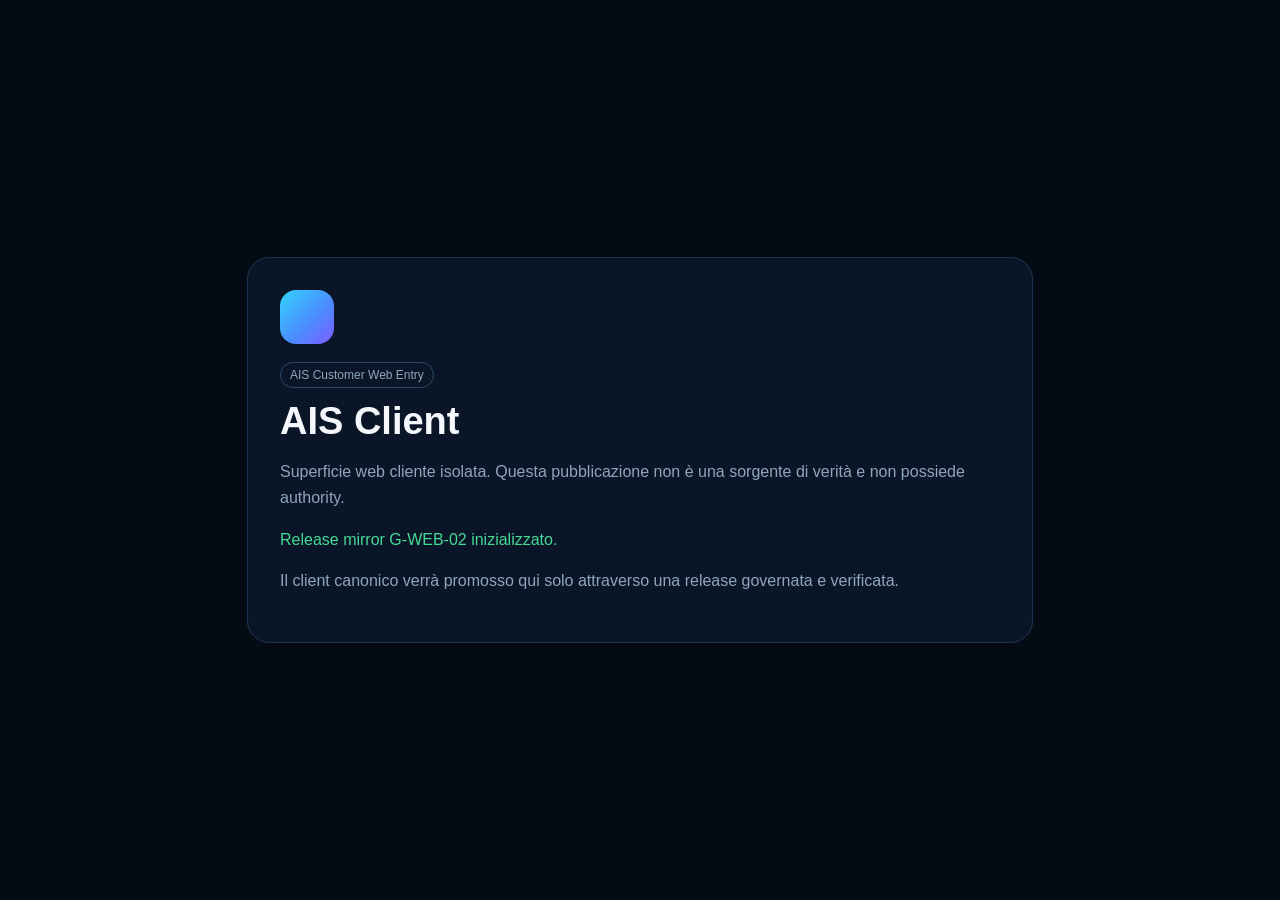
==== index.html @ 2f6c0bd1 "Initialize G-WEB-02 public customer release mirror" ====
<!doctype html><html lang="it"><head><meta charset="utf-8"><meta name="viewport" content="width=device-width,initial-scale=1"><meta name="theme-color" content="#050b15"><title>AIS Client</title><style>html,body{height:100%;margin:0;background:#050b15;color:#f4f8fc;font-family:-apple-system,BlinkMacSystemFont,"Segoe UI",sans-serif}.wrap{min-height:100%;display:grid;place-items:center;padding:24px;box-sizing:border-box}.card{max-width:720px;padding:32px;border:1px solid #1d3551;border-radius:22px;background:#0a1627}.logo{width:54px;height:54px;border-radius:16px;background:linear-gradient(135deg,#33d4ff,#4b8cff 58%,#7d5cff);margin-bottom:18px}.pill{display:inline-block;border:1px solid #2a4969;border-radius:999px;padding:5px 9px;color:#8fa5bd;font-size:12px}h1{font-size:38px;margin:12px 0}p{color:#8fa5bd;line-height:1.6}.ok{color:#46d897}</style></head><body><main class="wrap"><section class="card"><div class="logo"></div><span class="pill">AIS Customer Web Entry</span><h1>AIS Client</h1><p>Superficie web cliente isolata. Questa pubblicazione non è una sorgente di verità e non possiede authority.</p><p class="ok">Release mirror G-WEB-02 inizializzato.</p><p>Il client canonico verrà promosso qui solo attraverso una release governata e verificata.</p></section></main></body></html>
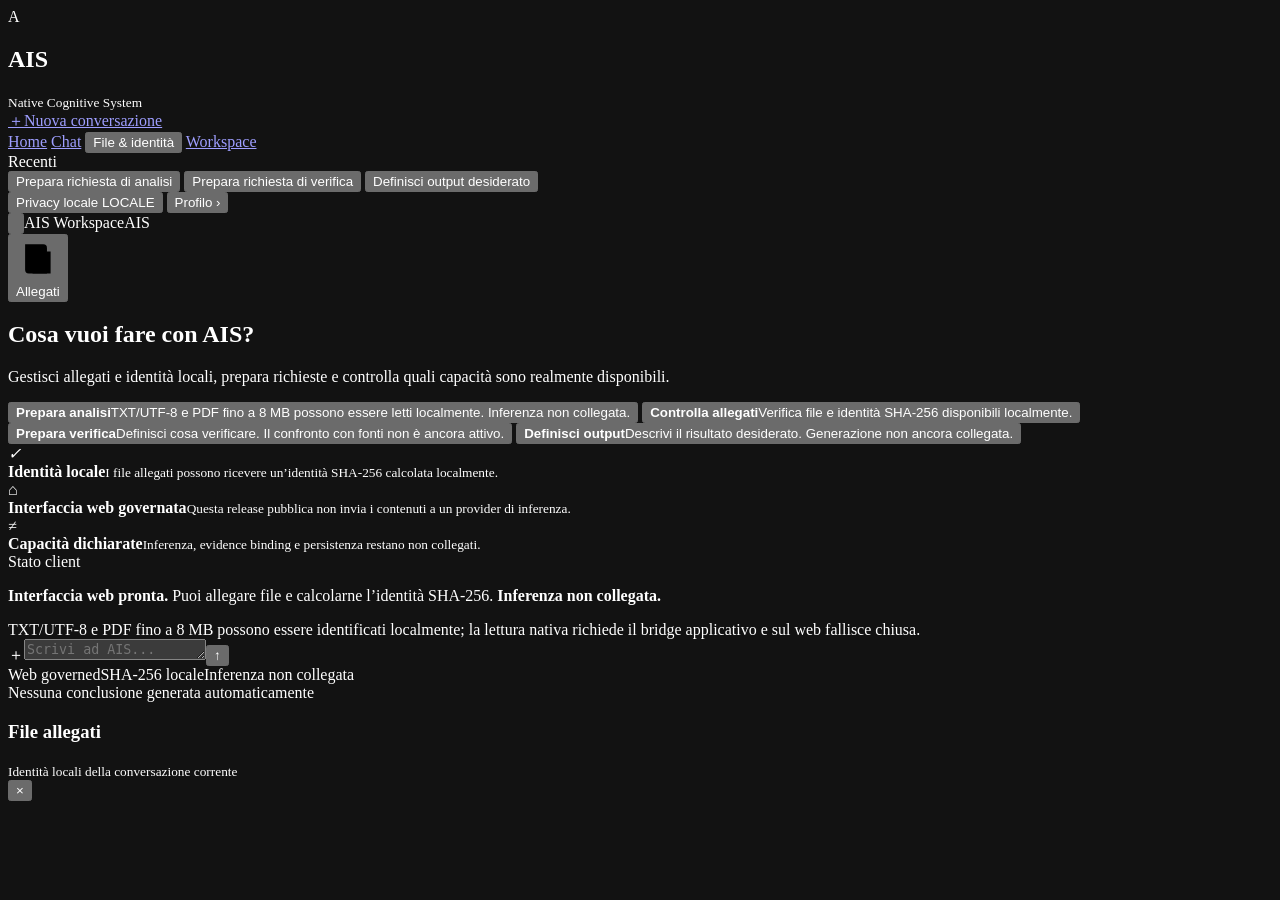
==== commit 222e9852: "G-WEB-03: replace bootstrap with governed canonical customer client" ====
--- a/index.html
+++ b/index.html
@@ -1 +1,74 @@
-<!doctype html><html lang="it"><head><meta charset="utf-8"><meta name="viewport" content="width=device-width,initial-scale=1"><meta name="theme-color" content="#050b15"><title>AIS Client</title><style>html,body{height:100%;margin:0;background:#050b15;color:#f4f8fc;font-family:-apple-system,BlinkMacSystemFont,"Segoe UI",sans-serif}.wrap{min-height:100%;display:grid;place-items:center;padding:24px;box-sizing:border-box}.card{max-width:720px;padding:32px;border:1px solid #1d3551;border-radius:22px;background:#0a1627}.logo{width:54px;height:54px;border-radius:16px;background:linear-gradient(135deg,#33d4ff,#4b8cff 58%,#7d5cff);margin-bottom:18px}.pill{display:inline-block;border:1px solid #2a4969;border-radius:999px;padding:5px 9px;color:#8fa5bd;font-size:12px}h1{font-size:38px;margin:12px 0}p{color:#8fa5bd;line-height:1.6}.ok{color:#46d897}</style></head><body><main class="wrap"><section class="card"><div class="logo"></div><span class="pill">AIS Customer Web Entry</span><h1>AIS Client</h1><p>Superficie web cliente isolata. Questa pubblicazione non è una sorgente di verità e non possiede authority.</p><p class="ok">Release mirror G-WEB-02 inizializzato.</p><p>Il client canonico verrà promosso qui solo attraverso una release governata e verificata.</p></section></main></body></html>+<!doctype html>
+<html lang="it">
+<head>
+<meta charset="utf-8">
+<meta name="viewport" content="width=device-width,initial-scale=1,viewport-fit=cover,interactive-widget=resizes-content">
+<meta name="theme-color" content="#050b15">
+<meta name="color-scheme" content="dark">
+<meta name="format-detection" content="telephone=no">
+<meta name="apple-mobile-web-app-capable" content="yes">
+<meta name="mobile-web-app-capable" content="yes">
+<meta name="apple-mobile-web-app-status-bar-style" content="black-translucent">
+<meta name="apple-mobile-web-app-title" content="AIS">
+<meta name="ais-surface" content="customer">
+<meta name="ais-build" content="AIS_CLIENT_UI_V3_8_4_BOUNDED_DOCUMENT_INGEST">
+<title>AIS · Workspace</title>
+<link rel="stylesheet" href="style.css">
+</head>
+<body>
+<div class="app">
+<aside class="sidebar" id="sidebar" aria-label="Navigazione principale">
+  <div class="brand"><div class="logo">A</div><div><h1>AIS</h1><small>Native Cognitive System</small></div></div>
+  <a class="newchat" href="#" id="newChat"><span>＋</span><span>Nuova conversazione</span></a>
+  <nav class="nav">
+    <a href="#" class="active" data-view="home"><span class="dot"></span>Home</a>
+    <a href="#" data-view="chat"><span class="dot"></span>Chat</a>
+    <button type="button" id="navFiles"><span class="dot"></span>File &amp; identità</button>
+    <a href="#" data-view="workspace"><span class="dot"></span>Workspace</a>
+  </nav>
+  <div class="section-label">Recenti</div>
+  <div class="recent">
+    <button type="button" data-prompt="Prepara una richiesta di analisi per i materiali allegati">Prepara richiesta di analisi</button>
+    <button type="button" data-prompt="Prepara una richiesta per verificare una conclusione">Prepara richiesta di verifica</button>
+    <button type="button" data-prompt="Definisci il formato dell’output desiderato">Definisci output desiderato</button>
+  </div>
+  <div class="sidebottom">
+    <button type="button" id="privacyBtn">Privacy locale <span class="tiny">LOCALE</span></button>
+    <button type="button" id="profileBtn">Profilo <span>›</span></button>
+  </div>
+</aside>
+<main class="main">
+  <header class="topbar">
+    <div class="crumb"><button class="mobile-menu" id="menuBtn" aria-label="Apri menu" aria-expanded="false"><svg viewBox="0 0 24 24"><path d="M4 7h16M4 12h16M4 17h16"/></svg></button><span>AIS Workspace</span><span class="pill">AIS</span></div>
+    <div class="actions"><button class="iconbtn" id="sourceBtn" aria-label="Apri allegati"><svg viewBox="0 0 24 24"><path d="M5 4h10a2 2 0 0 1 2 2v14H7a2 2 0 0 1-2-2z"/><path d="M17 8h2v12H9M8 8h6M8 12h6"/></svg><span class="source-label">Allegati</span></button></div>
+  </header>
+  <section class="workspace" id="workspace">
+    <div class="home" id="homeView">
+      <div class="hero"><div class="orb"></div><h2>Cosa vuoi fare con AIS?</h2><p>Gestisci allegati e identità locali, prepara richieste e controlla quali capacità sono realmente disponibili.</p></div>
+      <div class="quickgrid">
+        <button class="quick" data-prompt="Prepara una richiesta per analizzare i documenti allegati"><strong>Prepara analisi</strong><span>TXT/UTF-8 e PDF fino a 8 MB possono essere letti localmente. Inferenza non collegata.</span></button>
+        <button class="quick" data-prompt="Mostra lo stato dei file allegati e delle identità locali"><strong>Controlla allegati</strong><span>Verifica file e identità SHA-256 disponibili localmente.</span></button>
+        <button class="quick" data-prompt="Prepara una richiesta per verificare questa conclusione"><strong>Prepara verifica</strong><span>Definisci cosa verificare. Il confronto con fonti non è ancora attivo.</span></button>
+        <button class="quick" data-prompt="Definisci l’output operativo che vuoi ottenere"><strong>Definisci output</strong><span>Descrivi il risultato desiderato. Generazione non ancora collegata.</span></button>
+      </div>
+      <div class="trustbar">
+        <div class="trust"><i>✓</i><div><b>Identità locale</b><small>I file allegati possono ricevere un’identità SHA-256 calcolata localmente.</small></div></div>
+        <div class="trust"><i>⌂</i><div><b>Interfaccia web governata</b><small>Questa release pubblica non invia i contenuti a un provider di inferenza.</small></div></div>
+        <div class="trust"><i>≠</i><div><b>Capacità dichiarate</b><small>Inferenza, evidence binding e persistenza restano non collegati.</small></div></div>
+      </div>
+    </div>
+    <div class="chat" id="chatView"><div class="messages" id="messages"><div class="msg ai"><div class="label">Stato client</div><p><b>Interfaccia web pronta.</b> Puoi allegare file e calcolarne l’identità SHA-256. <b>Inferenza non collegata.</b></p></div></div></div>
+  </section>
+  <div class="composer-wrap">
+    <div class="composer"><div class="attachments" id="attachments"></div><div class="hint">TXT/UTF-8 e PDF fino a 8 MB possono essere identificati localmente; la lettura nativa richiede il bridge applicativo e sul web fallisce chiusa.</div><div class="row"><label class="attachbtn" for="fileInput" aria-label="Allega file">＋</label><textarea id="prompt" rows="1" placeholder="Scrivi ad AIS..." aria-label="Messaggio per AIS"></textarea><button class="sendbtn" id="sendBtn" aria-label="Invia">↑</button></div><div class="composer-foot"><div class="modes"><span class="modechip on">Web governed</span><span class="modechip">SHA-256 locale</span><span class="modechip">Inferenza non collegata</span></div><div>Nessuna conclusione generata automaticamente</div></div></div>
+  </div>
+</main>
+</div>
+<input id="fileInput" type="file" multiple hidden>
+<div class="shade" id="shade"></div>
+<aside class="drawer" id="drawer" aria-hidden="true"><div class="drawer-head"><div><h3>File allegati</h3><small>Identità locali della conversazione corrente</small></div><button class="close" id="closeDrawer" aria-label="Chiudi">×</button></div><div class="drawer-body" id="sourceList"></div></aside>
+<div class="toast" id="toast" role="status" aria-live="polite"></div>
+<script src="native-bridge-binding.js"></script>
+<script src="app.js"></script>
+<script src="document-ingest-binding.js"></script>
+</body></html>
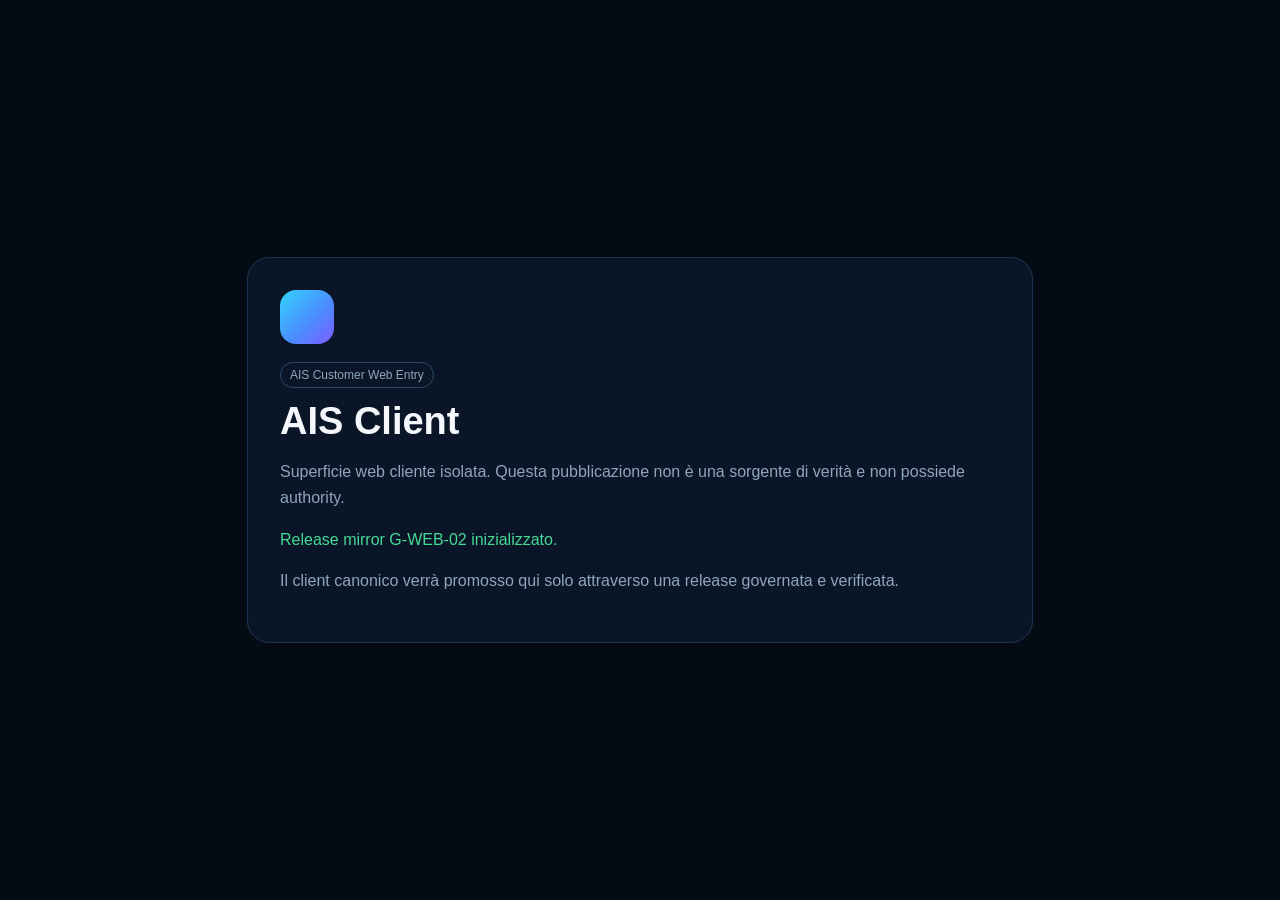
==== commit 8cbb2d8a: "G-WEB-03: reconcile current main into governed release head" ====
--- a/index.html
+++ b/index.html
@@ -1,74 +1 @@
-<!doctype html>
-<html lang="it">
-<head>
-<meta charset="utf-8">
-<meta name="viewport" content="width=device-width,initial-scale=1,viewport-fit=cover,interactive-widget=resizes-content">
-<meta name="theme-color" content="#050b15">
-<meta name="color-scheme" content="dark">
-<meta name="format-detection" content="telephone=no">
-<meta name="apple-mobile-web-app-capable" content="yes">
-<meta name="mobile-web-app-capable" content="yes">
-<meta name="apple-mobile-web-app-status-bar-style" content="black-translucent">
-<meta name="apple-mobile-web-app-title" content="AIS">
-<meta name="ais-surface" content="customer">
-<meta name="ais-build" content="AIS_CLIENT_UI_V3_8_4_BOUNDED_DOCUMENT_INGEST">
-<title>AIS · Workspace</title>
-<link rel="stylesheet" href="style.css">
-</head>
-<body>
-<div class="app">
-<aside class="sidebar" id="sidebar" aria-label="Navigazione principale">
-  <div class="brand"><div class="logo">A</div><div><h1>AIS</h1><small>Native Cognitive System</small></div></div>
-  <a class="newchat" href="#" id="newChat"><span>＋</span><span>Nuova conversazione</span></a>
-  <nav class="nav">
-    <a href="#" class="active" data-view="home"><span class="dot"></span>Home</a>
-    <a href="#" data-view="chat"><span class="dot"></span>Chat</a>
-    <button type="button" id="navFiles"><span class="dot"></span>File &amp; identità</button>
-    <a href="#" data-view="workspace"><span class="dot"></span>Workspace</a>
-  </nav>
-  <div class="section-label">Recenti</div>
-  <div class="recent">
-    <button type="button" data-prompt="Prepara una richiesta di analisi per i materiali allegati">Prepara richiesta di analisi</button>
-    <button type="button" data-prompt="Prepara una richiesta per verificare una conclusione">Prepara richiesta di verifica</button>
-    <button type="button" data-prompt="Definisci il formato dell’output desiderato">Definisci output desiderato</button>
-  </div>
-  <div class="sidebottom">
-    <button type="button" id="privacyBtn">Privacy locale <span class="tiny">LOCALE</span></button>
-    <button type="button" id="profileBtn">Profilo <span>›</span></button>
-  </div>
-</aside>
-<main class="main">
-  <header class="topbar">
-    <div class="crumb"><button class="mobile-menu" id="menuBtn" aria-label="Apri menu" aria-expanded="false"><svg viewBox="0 0 24 24"><path d="M4 7h16M4 12h16M4 17h16"/></svg></button><span>AIS Workspace</span><span class="pill">AIS</span></div>
-    <div class="actions"><button class="iconbtn" id="sourceBtn" aria-label="Apri allegati"><svg viewBox="0 0 24 24"><path d="M5 4h10a2 2 0 0 1 2 2v14H7a2 2 0 0 1-2-2z"/><path d="M17 8h2v12H9M8 8h6M8 12h6"/></svg><span class="source-label">Allegati</span></button></div>
-  </header>
-  <section class="workspace" id="workspace">
-    <div class="home" id="homeView">
-      <div class="hero"><div class="orb"></div><h2>Cosa vuoi fare con AIS?</h2><p>Gestisci allegati e identità locali, prepara richieste e controlla quali capacità sono realmente disponibili.</p></div>
-      <div class="quickgrid">
-        <button class="quick" data-prompt="Prepara una richiesta per analizzare i documenti allegati"><strong>Prepara analisi</strong><span>TXT/UTF-8 e PDF fino a 8 MB possono essere letti localmente. Inferenza non collegata.</span></button>
-        <button class="quick" data-prompt="Mostra lo stato dei file allegati e delle identità locali"><strong>Controlla allegati</strong><span>Verifica file e identità SHA-256 disponibili localmente.</span></button>
-        <button class="quick" data-prompt="Prepara una richiesta per verificare questa conclusione"><strong>Prepara verifica</strong><span>Definisci cosa verificare. Il confronto con fonti non è ancora attivo.</span></button>
-        <button class="quick" data-prompt="Definisci l’output operativo che vuoi ottenere"><strong>Definisci output</strong><span>Descrivi il risultato desiderato. Generazione non ancora collegata.</span></button>
-      </div>
-      <div class="trustbar">
-        <div class="trust"><i>✓</i><div><b>Identità locale</b><small>I file allegati possono ricevere un’identità SHA-256 calcolata localmente.</small></div></div>
-        <div class="trust"><i>⌂</i><div><b>Interfaccia web governata</b><small>Questa release pubblica non invia i contenuti a un provider di inferenza.</small></div></div>
-        <div class="trust"><i>≠</i><div><b>Capacità dichiarate</b><small>Inferenza, evidence binding e persistenza restano non collegati.</small></div></div>
-      </div>
-    </div>
-    <div class="chat" id="chatView"><div class="messages" id="messages"><div class="msg ai"><div class="label">Stato client</div><p><b>Interfaccia web pronta.</b> Puoi allegare file e calcolarne l’identità SHA-256. <b>Inferenza non collegata.</b></p></div></div></div>
-  </section>
-  <div class="composer-wrap">
-    <div class="composer"><div class="attachments" id="attachments"></div><div class="hint">TXT/UTF-8 e PDF fino a 8 MB possono essere identificati localmente; la lettura nativa richiede il bridge applicativo e sul web fallisce chiusa.</div><div class="row"><label class="attachbtn" for="fileInput" aria-label="Allega file">＋</label><textarea id="prompt" rows="1" placeholder="Scrivi ad AIS..." aria-label="Messaggio per AIS"></textarea><button class="sendbtn" id="sendBtn" aria-label="Invia">↑</button></div><div class="composer-foot"><div class="modes"><span class="modechip on">Web governed</span><span class="modechip">SHA-256 locale</span><span class="modechip">Inferenza non collegata</span></div><div>Nessuna conclusione generata automaticamente</div></div></div>
-  </div>
-</main>
-</div>
-<input id="fileInput" type="file" multiple hidden>
-<div class="shade" id="shade"></div>
-<aside class="drawer" id="drawer" aria-hidden="true"><div class="drawer-head"><div><h3>File allegati</h3><small>Identità locali della conversazione corrente</small></div><button class="close" id="closeDrawer" aria-label="Chiudi">×</button></div><div class="drawer-body" id="sourceList"></div></aside>
-<div class="toast" id="toast" role="status" aria-live="polite"></div>
-<script src="native-bridge-binding.js"></script>
-<script src="app.js"></script>
-<script src="document-ingest-binding.js"></script>
-</body></html>
+<!doctype html><html lang="it"><head><meta charset="utf-8"><meta name="viewport" content="width=device-width,initial-scale=1"><meta name="theme-color" content="#050b15"><title>AIS Client</title><style>html,body{height:100%;margin:0;background:#050b15;color:#f4f8fc;font-family:-apple-system,BlinkMacSystemFont,"Segoe UI",sans-serif}.wrap{min-height:100%;display:grid;place-items:center;padding:24px;box-sizing:border-box}.card{max-width:720px;padding:32px;border:1px solid #1d3551;border-radius:22px;background:#0a1627}.logo{width:54px;height:54px;border-radius:16px;background:linear-gradient(135deg,#33d4ff,#4b8cff 58%,#7d5cff);margin-bottom:18px}.pill{display:inline-block;border:1px solid #2a4969;border-radius:999px;padding:5px 9px;color:#8fa5bd;font-size:12px}h1{font-size:38px;margin:12px 0}p{color:#8fa5bd;line-height:1.6}.ok{color:#46d897}</style></head><body><main class="wrap"><section class="card"><div class="logo"></div><span class="pill">AIS Customer Web Entry</span><h1>AIS Client</h1><p>Superficie web cliente isolata. Questa pubblicazione non è una sorgente di verità e non possiede authority.</p><p class="ok">Release mirror G-WEB-02 inizializzato.</p><p>Il client canonico verrà promosso qui solo attraverso una release governata e verificata.</p></section></main></body></html>
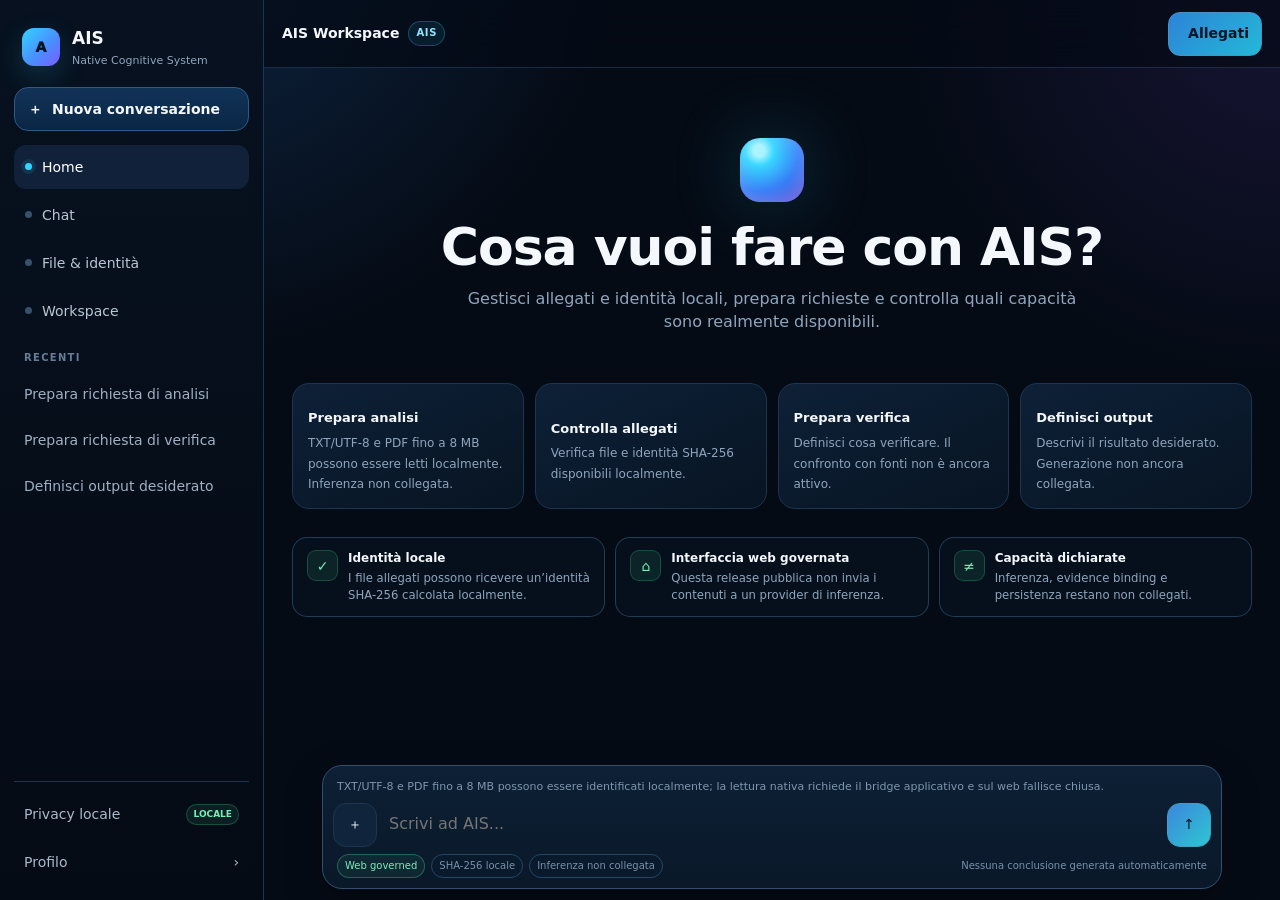
==== commit 5ce718a1: "G-WEB-03: restore governed customer payload after main reconciliation" ====
--- a/index.html
+++ b/index.html
@@ -1 +1,74 @@
-<!doctype html><html lang="it"><head><meta charset="utf-8"><meta name="viewport" content="width=device-width,initial-scale=1"><meta name="theme-color" content="#050b15"><title>AIS Client</title><style>html,body{height:100%;margin:0;background:#050b15;color:#f4f8fc;font-family:-apple-system,BlinkMacSystemFont,"Segoe UI",sans-serif}.wrap{min-height:100%;display:grid;place-items:center;padding:24px;box-sizing:border-box}.card{max-width:720px;padding:32px;border:1px solid #1d3551;border-radius:22px;background:#0a1627}.logo{width:54px;height:54px;border-radius:16px;background:linear-gradient(135deg,#33d4ff,#4b8cff 58%,#7d5cff);margin-bottom:18px}.pill{display:inline-block;border:1px solid #2a4969;border-radius:999px;padding:5px 9px;color:#8fa5bd;font-size:12px}h1{font-size:38px;margin:12px 0}p{color:#8fa5bd;line-height:1.6}.ok{color:#46d897}</style></head><body><main class="wrap"><section class="card"><div class="logo"></div><span class="pill">AIS Customer Web Entry</span><h1>AIS Client</h1><p>Superficie web cliente isolata. Questa pubblicazione non è una sorgente di verità e non possiede authority.</p><p class="ok">Release mirror G-WEB-02 inizializzato.</p><p>Il client canonico verrà promosso qui solo attraverso una release governata e verificata.</p></section></main></body></html>+<!doctype html>
+<html lang="it">
+<head>
+<meta charset="utf-8">
+<meta name="viewport" content="width=device-width,initial-scale=1,viewport-fit=cover,interactive-widget=resizes-content">
+<meta name="theme-color" content="#050b15">
+<meta name="color-scheme" content="dark">
+<meta name="format-detection" content="telephone=no">
+<meta name="apple-mobile-web-app-capable" content="yes">
+<meta name="mobile-web-app-capable" content="yes">
+<meta name="apple-mobile-web-app-status-bar-style" content="black-translucent">
+<meta name="apple-mobile-web-app-title" content="AIS">
+<meta name="ais-surface" content="customer">
+<meta name="ais-build" content="AIS_CLIENT_UI_V3_8_4_BOUNDED_DOCUMENT_INGEST">
+<title>AIS · Workspace</title>
+<link rel="stylesheet" href="style.css">
+</head>
+<body>
+<div class="app">
+<aside class="sidebar" id="sidebar" aria-label="Navigazione principale">
+  <div class="brand"><div class="logo">A</div><div><h1>AIS</h1><small>Native Cognitive System</small></div></div>
+  <a class="newchat" href="#" id="newChat"><span>＋</span><span>Nuova conversazione</span></a>
+  <nav class="nav">
+    <a href="#" class="active" data-view="home"><span class="dot"></span>Home</a>
+    <a href="#" data-view="chat"><span class="dot"></span>Chat</a>
+    <button type="button" id="navFiles"><span class="dot"></span>File &amp; identità</button>
+    <a href="#" data-view="workspace"><span class="dot"></span>Workspace</a>
+  </nav>
+  <div class="section-label">Recenti</div>
+  <div class="recent">
+    <button type="button" data-prompt="Prepara una richiesta di analisi per i materiali allegati">Prepara richiesta di analisi</button>
+    <button type="button" data-prompt="Prepara una richiesta per verificare una conclusione">Prepara richiesta di verifica</button>
+    <button type="button" data-prompt="Definisci il formato dell’output desiderato">Definisci output desiderato</button>
+  </div>
+  <div class="sidebottom">
+    <button type="button" id="privacyBtn">Privacy locale <span class="tiny">LOCALE</span></button>
+    <button type="button" id="profileBtn">Profilo <span>›</span></button>
+  </div>
+</aside>
+<main class="main">
+  <header class="topbar">
+    <div class="crumb"><button class="mobile-menu" id="menuBtn" aria-label="Apri menu" aria-expanded="false"><svg viewBox="0 0 24 24"><path d="M4 7h16M4 12h16M4 17h16"/></svg></button><span>AIS Workspace</span><span class="pill">AIS</span></div>
+    <div class="actions"><button class="iconbtn" id="sourceBtn" aria-label="Apri allegati"><svg viewBox="0 0 24 24"><path d="M5 4h10a2 2 0 0 1 2 2v14H7a2 2 0 0 1-2-2z"/><path d="M17 8h2v12H9M8 8h6M8 12h6"/></svg><span class="source-label">Allegati</span></button></div>
+  </header>
+  <section class="workspace" id="workspace">
+    <div class="home" id="homeView">
+      <div class="hero"><div class="orb"></div><h2>Cosa vuoi fare con AIS?</h2><p>Gestisci allegati e identità locali, prepara richieste e controlla quali capacità sono realmente disponibili.</p></div>
+      <div class="quickgrid">
+        <button class="quick" data-prompt="Prepara una richiesta per analizzare i documenti allegati"><strong>Prepara analisi</strong><span>TXT/UTF-8 e PDF fino a 8 MB possono essere letti localmente. Inferenza non collegata.</span></button>
+        <button class="quick" data-prompt="Mostra lo stato dei file allegati e delle identità locali"><strong>Controlla allegati</strong><span>Verifica file e identità SHA-256 disponibili localmente.</span></button>
+        <button class="quick" data-prompt="Prepara una richiesta per verificare questa conclusione"><strong>Prepara verifica</strong><span>Definisci cosa verificare. Il confronto con fonti non è ancora attivo.</span></button>
+        <button class="quick" data-prompt="Definisci l’output operativo che vuoi ottenere"><strong>Definisci output</strong><span>Descrivi il risultato desiderato. Generazione non ancora collegata.</span></button>
+      </div>
+      <div class="trustbar">
+        <div class="trust"><i>✓</i><div><b>Identità locale</b><small>I file allegati possono ricevere un’identità SHA-256 calcolata localmente.</small></div></div>
+        <div class="trust"><i>⌂</i><div><b>Interfaccia web governata</b><small>Questa release pubblica non invia i contenuti a un provider di inferenza.</small></div></div>
+        <div class="trust"><i>≠</i><div><b>Capacità dichiarate</b><small>Inferenza, evidence binding e persistenza restano non collegati.</small></div></div>
+      </div>
+    </div>
+    <div class="chat" id="chatView"><div class="messages" id="messages"><div class="msg ai"><div class="label">Stato client</div><p><b>Interfaccia web pronta.</b> Puoi allegare file e calcolarne l’identità SHA-256. <b>Inferenza non collegata.</b></p></div></div></div>
+  </section>
+  <div class="composer-wrap">
+    <div class="composer"><div class="attachments" id="attachments"></div><div class="hint">TXT/UTF-8 e PDF fino a 8 MB possono essere identificati localmente; la lettura nativa richiede il bridge applicativo e sul web fallisce chiusa.</div><div class="row"><label class="attachbtn" for="fileInput" aria-label="Allega file">＋</label><textarea id="prompt" rows="1" placeholder="Scrivi ad AIS..." aria-label="Messaggio per AIS"></textarea><button class="sendbtn" id="sendBtn" aria-label="Invia">↑</button></div><div class="composer-foot"><div class="modes"><span class="modechip on">Web governed</span><span class="modechip">SHA-256 locale</span><span class="modechip">Inferenza non collegata</span></div><div>Nessuna conclusione generata automaticamente</div></div></div>
+  </div>
+</main>
+</div>
+<input id="fileInput" type="file" multiple hidden>
+<div class="shade" id="shade"></div>
+<aside class="drawer" id="drawer" aria-hidden="true"><div class="drawer-head"><div><h3>File allegati</h3><small>Identità locali della conversazione corrente</small></div><button class="close" id="closeDrawer" aria-label="Chiudi">×</button></div><div class="drawer-body" id="sourceList"></div></aside>
+<div class="toast" id="toast" role="status" aria-live="polite"></div>
+<script src="native-bridge-binding.js"></script>
+<script src="app.js"></script>
+<script src="document-ingest-binding.js"></script>
+</body></html>
--- a/style.css
+++ b/style.css
@@ -0,0 +1,6 @@
+:root{--bg:#050b15;--bg2:#07111f;--panel:#0a1627;--panel2:#0d1d32;--text:#f4f8fc;--muted:#8fa5bd;--line:#1d3551;--line2:#2a4969;--cyan:#33d4ff;--blue:#4b8cff;--green:#46d897;--amber:#ffc95b;--red:#ff6d7c;--r:18px;--sidebar:264px;--vvh:100dvh;--kb:0px;--composerh:110px;--sat:env(safe-area-inset-top,0px);--sab:env(safe-area-inset-bottom,0px);--sal:env(safe-area-inset-left,0px);--sar:env(safe-area-inset-right,0px)}
+*{box-sizing:border-box}html{height:100%;min-height:-webkit-fill-available}body{margin:0;height:100%;min-height:-webkit-fill-available;background:radial-gradient(circle at 14% -10%,rgba(35,102,180,.30),transparent 30%),radial-gradient(circle at 100% 0,rgba(93,57,176,.20),transparent 24%),var(--bg);color:var(--text);font:14px/1.45 -apple-system,BlinkMacSystemFont,"Segoe UI",Inter,system-ui,sans-serif;overflow:hidden;-webkit-font-smoothing:antialiased;-webkit-text-size-adjust:100%}button,textarea,input{font:inherit;color:inherit}button,a,label{-webkit-tap-highlight-color:transparent;touch-action:manipulation}.app{height:100vh;height:var(--vvh);display:grid;grid-template-columns:var(--sidebar) 1fr;min-height:0}.sidebar{background:linear-gradient(180deg,rgba(7,17,31,.98),rgba(5,11,21,.98));border-right:1px solid var(--line);padding:calc(18px + var(--sat)) 14px calc(14px + var(--sab));display:flex;flex-direction:column;min-height:0;z-index:30}.brand{display:flex;gap:12px;align-items:center;padding:8px 8px 18px}.logo{width:38px;height:38px;border-radius:12px;background:linear-gradient(135deg,var(--cyan),var(--blue) 58%,#7d5cff);display:grid;place-items:center;color:#001522;font-weight:1000;box-shadow:0 10px 28px rgba(51,212,255,.18)}.brand h1{font-size:17px;margin:0}.brand small{display:block;color:var(--muted);font-size:11px;margin-top:2px}.newchat{display:flex;align-items:center;gap:10px;border:1px solid #2d5b85;background:linear-gradient(180deg,#113358,#0a2645);border-radius:14px;padding:11px 13px;color:inherit;text-decoration:none;font-weight:800}.nav{display:grid;gap:4px;margin-top:14px}.nav a,.nav button{border:0;background:transparent;color:#b8c7d6;text-align:left;text-decoration:none;border-radius:12px;padding:10px 11px;min-height:44px;display:flex;align-items:center;gap:10px}.nav .active{background:#102139;color:#fff}.dot{width:7px;height:7px;border-radius:99px;background:#38506c}.active .dot{background:var(--cyan);box-shadow:0 0 0 4px rgba(51,212,255,.10)}.section-label{font-size:10px;color:#647d99;text-transform:uppercase;letter-spacing:.13em;font-weight:900;padding:18px 10px 7px}.recent{display:grid;gap:2px;overflow:auto}.recent button{border:0;background:transparent;color:#9fb0c2;text-align:left;border-radius:11px;padding:9px 10px;min-height:44px;white-space:nowrap;overflow:hidden;text-overflow:ellipsis}.sidebottom{margin-top:auto;border-top:1px solid var(--line);padding-top:12px;display:grid;gap:4px}.sidebottom button{border:0;background:transparent;color:#a9bacb;text-align:left;border-radius:11px;padding:10px;min-height:44px;display:flex;justify-content:space-between}.tiny{font-size:9px;border:1px solid rgba(70,216,151,.25);background:rgba(70,216,151,.10);color:#75efb5;border-radius:999px;padding:3px 6px;font-weight:900}.main{min-width:0;min-height:0;display:flex;flex-direction:column}.topbar{height:calc(68px + var(--sat));flex:0 0 calc(68px + var(--sat));padding:var(--sat) calc(18px + var(--sar)) 0 calc(18px + var(--sal));display:flex;align-items:center;justify-content:space-between;border-bottom:1px solid rgba(35,59,86,.72);background:rgba(5,11,21,.72);-webkit-backdrop-filter:blur(18px);backdrop-filter:blur(18px);z-index:20}.crumb{display:flex;align-items:center;gap:9px;font-weight:800}.mobile-menu{display:none;width:44px;height:44px;border:0;background:transparent;color:#d7e4f0;border-radius:12px}.pill{font-size:10px;color:#8ee9ff;border:1px solid rgba(51,212,255,.28);background:rgba(51,212,255,.09);border-radius:999px;padding:4px 7px;letter-spacing:.07em}.actions{display:flex;gap:8px}.iconbtn{border:1px solid #4a91c7;background:linear-gradient(135deg,#2d83d8,#23b9d6);color:#001521;border-radius:12px;min-width:44px;height:44px;padding:0 12px;font-weight:900;display:flex;align-items:center;justify-content:center;gap:7px}.workspace{flex:1;min-height:0;overflow:auto;-webkit-overflow-scrolling:touch;overscroll-behavior:contain}.home{max-width:1080px;margin:0 auto;padding:52px 28px 48px}.hero{text-align:center;padding:18px 0 28px}.orb{width:64px;height:64px;border-radius:20px;margin:0 auto 18px;background:radial-gradient(circle at 30% 20%,#aaf4ff 0 8%,#37d6ff 22%,#377cf7 60%,#6a49cf 100%);box-shadow:0 0 70px rgba(51,212,255,.22),inset 0 0 20px rgba(255,255,255,.22)}.hero h2{font-size:clamp(30px,5vw,52px);line-height:1.04;margin:0;letter-spacing:-.02em}.hero p{max-width:650px;margin:13px auto 0;color:var(--muted);font-size:16px}.quickgrid{display:grid;grid-template-columns:repeat(4,1fr);gap:11px;margin:22px 0 28px}.quick{border:1px solid var(--line);background:linear-gradient(155deg,rgba(15,35,59,.90),rgba(8,20,35,.95));color:inherit;border-radius:17px;padding:15px;text-align:left;min-height:120px}.quick strong{display:block;font-size:13px;margin:10px 0 4px}.quick span{color:var(--muted);font-size:12px}.trustbar{display:grid;grid-template-columns:repeat(3,1fr);gap:10px}.trust{border:1px solid rgba(43,75,104,.75);background:rgba(7,18,31,.78);border-radius:15px;padding:12px 14px;display:flex;gap:10px}.trust i{width:31px;height:31px;border-radius:9px;background:rgba(70,216,151,.10);border:1px solid rgba(70,216,151,.23);display:grid;place-items:center;color:#77eeb7;font-style:normal;flex:0 0 auto}.trust b{display:block;font-size:12px}.trust small{display:block;color:var(--muted);margin-top:2px}.chat{display:none;max-width:900px;margin:0 auto;padding:28px 20px 32px}.chat.active{display:block}.messages{display:grid;gap:14px}.msg{max-width:82%;border-radius:18px;padding:13px 15px;box-shadow:0 8px 22px rgba(0,0,0,.14)}.msg.user{margin-left:auto;background:linear-gradient(135deg,#245f9b,#1f7694)}.msg.ai{background:#0b1b2d;border:1px solid var(--line)}.msg .label{font-size:10px;text-transform:uppercase;letter-spacing:.11em;color:#75dff7;font-weight:900;margin-bottom:5px}.msg p{margin:0}.composer-wrap{flex:0 0 auto;padding:10px max(14px,var(--sar)) calc(11px + var(--sab)) max(14px,var(--sal));background:linear-gradient(180deg,rgba(5,11,21,.76),rgba(5,11,21,.98));z-index:15}.composer{max-width:900px;margin:auto;border:1px solid #31506f;background:linear-gradient(180deg,#0d2035,#0a1829);border-radius:20px;padding:10px;box-shadow:0 14px 38px rgba(0,0,0,.32)}.attachments{display:flex;gap:8px;overflow:auto;padding:0 2px;max-height:92px}.att{display:flex;align-items:center;gap:8px;border:1px solid var(--line2);background:#0b1a2c;border-radius:12px;padding:7px 8px;min-width:210px;max-width:290px}.att .fileico{width:30px;height:30px;border-radius:8px;background:#112d4e;display:grid;place-items:center;color:#92dfff;font-weight:900}.att .meta{min-width:0;flex:1}.att b,.att small{display:block;white-space:nowrap;overflow:hidden;text-overflow:ellipsis}.att b{font-size:11px}.att small{font-size:10px;color:#7890aa}.rm{width:38px;height:38px;border:0;background:transparent;color:#9fb4c7;border-radius:10px}.hint{padding:3px 4px 8px;color:#7f96ae;font-size:11px}.row{display:flex;align-items:flex-end;gap:8px}.attachbtn,.sendbtn{width:44px;height:44px;min-width:44px;border-radius:13px;border:1px solid var(--line);background:#10243c;display:grid;place-items:center}.sendbtn{border-color:#3ca3c4;background:linear-gradient(135deg,#3d86dd,#2dc6d0);color:#001620}.row textarea{flex:1;min-height:44px;max-height:116px;border:0;outline:0;background:transparent;resize:none;padding:10px 4px 7px;font-size:16px;line-height:1.4}.composer-foot{display:flex;justify-content:space-between;gap:10px;align-items:center;padding:7px 4px 0;color:#7890aa;font-size:10px}.modes{display:flex;gap:6px;overflow:auto}.modechip{border:1px solid #244664;background:#0a1a2d;border-radius:999px;padding:4px 7px;white-space:nowrap}.modechip.on{border-color:rgba(70,216,151,.34);color:#78eeb7;background:rgba(70,216,151,.08)}.shade{display:none;position:fixed;inset:0;background:rgba(0,0,0,.48);z-index:40}.shade.open{display:block}.drawer{position:fixed;top:0;right:-460px;width:min(440px,94vw);height:100vh;height:var(--vvh);background:linear-gradient(180deg,#081624,#07111e);border-left:1px solid var(--line2);z-index:50;transition:right .25s ease;display:flex;flex-direction:column}.drawer.open{right:0}.drawer-head{height:calc(70px + var(--sat));padding:var(--sat) calc(14px + var(--sar)) 0 16px;display:flex;align-items:center;justify-content:space-between;border-bottom:1px solid var(--line)}.drawer-head h3{margin:0;font-size:17px}.drawer-head small{color:var(--muted)}.close{width:44px;height:44px;border:1px solid var(--line);background:#0d1f34;border-radius:12px;display:grid;place-items:center}.drawer-body{overflow:auto;padding:16px calc(16px + var(--sar)) calc(28px + var(--sab)) 16px}.empty{border:1px dashed #2c4b69;background:#08182a;border-radius:14px;padding:18px;color:#91a8be;text-align:center}.source{border:1px solid var(--line);background:#09192b;border-radius:13px;padding:11px 12px;margin-bottom:8px}.source b{display:block;font-size:12px;word-break:break-word}.source small{display:block;color:#7891aa;margin-top:4px}.hash{font:10px/1.5 ui-monospace,SFMono-Regular,Menlo,monospace;color:#7fe2ac;margin-top:7px;word-break:break-all}.toast{position:fixed;left:50%;bottom:calc(var(--composerh,110px) + 12px + var(--sab) + var(--kb));transform:translate(-50%,18px);background:#10243a;border:1px solid #31506f;color:#dce7f1;padding:10px 13px;border-radius:12px;z-index:80;opacity:0;pointer-events:none;transition:.2s}.toast.show{opacity:1;transform:translate(-50%,0)}.hidden{display:none!important}.att .progress{height:3px;border-radius:999px;background:#14304e;margin-top:5px;overflow:hidden}.att .progress i{display:block;height:100%;width:0;background:linear-gradient(90deg,#3d86dd,#2dc6d0);transition:width .18s}.att .rm{position:relative;width:44px;height:44px;min-width:44px;border-radius:12px}
+@media(max-width:900px){.quickgrid{grid-template-columns:1fr 1fr}.trustbar{display:flex;overflow:auto}.trust{min-width:270px}}
+@media(max-width:740px){:root{--sidebar:0px}.app{grid-template-columns:1fr}.sidebar{position:fixed;left:-280px;top:0;width:270px;height:var(--vvh);visibility:hidden;pointer-events:none;transition:left .24s ease;z-index:60}.sidebar.open{left:0;visibility:visible;pointer-events:auto}.mobile-menu{display:grid;place-items:center}.crumb>span:first-of-type{display:none}.home{padding:26px 16px 24px}.chat{padding:18px 14px 24px}.msg{max-width:92%}.actions .source-label{display:none}.iconbtn{padding:0;width:44px}.composer-foot>div:last-child{display:none}}
+@media(max-width:480px){.quickgrid{grid-template-columns:1fr;gap:8px}.hero h2{font-size:34px}.hero p{font-size:14px}.drawer{width:100vw}.att{min-width:190px}.topbar{padding-left:max(8px,var(--sal));padding-right:max(8px,var(--sar))}.quick{min-height:0;padding:13px 14px}.quick strong{margin:0;font-size:14px}.quick span{font-size:12px;line-height:1.35}}
+@media(prefers-reduced-motion:reduce){*,*::before,*::after{animation-duration:.01ms!important;animation-iteration-count:1!important;transition-duration:.01ms!important;scroll-behavior:auto!important}}
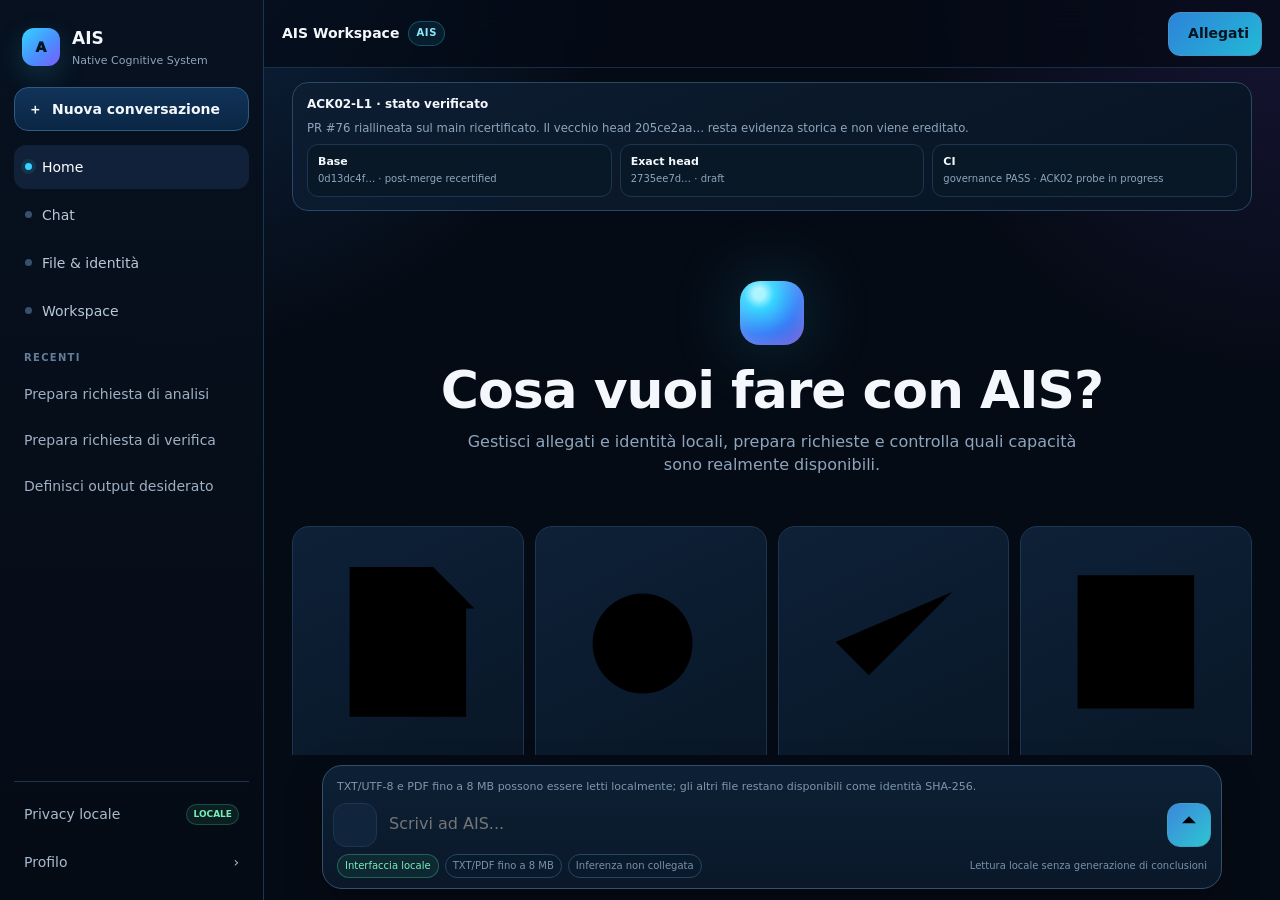
==== commit e5ba3b9f: "Preview: surface ACK02-L1 recertified-base status" ====
--- a/index.html
+++ b/index.html
@@ -11,9 +11,18 @@
 <meta name="apple-mobile-web-app-status-bar-style" content="black-translucent">
 <meta name="apple-mobile-web-app-title" content="AIS">
 <meta name="ais-surface" content="customer">
-<meta name="ais-build" content="AIS_CLIENT_UI_V3_8_4_BOUNDED_DOCUMENT_INGEST">
+<meta name="ais-build" content="AIS_CLIENT_UI_V3_8_5_ACK02_L1_STATUS">
+<link rel="apple-touch-icon" href="[data-uri]">
 <title>AIS · Workspace</title>
+
 <link rel="stylesheet" href="style.css">
+<style>
+.status-strip{max-width:1080px;margin:14px auto 0;padding:0 28px}
+.status-card{border:1px solid #284866;background:linear-gradient(155deg,rgba(13,29,50,.96),rgba(8,20,35,.98));border-radius:16px;padding:13px 14px;display:grid;gap:7px}
+.status-card b{font-size:12px}.status-card small{color:#8fa5bd;line-height:1.45}
+.status-grid{display:grid;grid-template-columns:repeat(3,1fr);gap:8px}.status-chip{border:1px solid #1d3551;background:#081827;border-radius:11px;padding:9px 10px}.status-chip strong{display:block;font-size:11px}.status-chip span{display:block;color:#8fa5bd;font-size:10px;margin-top:2px}
+@media(max-width:740px){.status-strip{padding:0 16px}.status-grid{grid-template-columns:1fr}}
+</style>
 </head>
 <body>
 <div class="app">
@@ -42,33 +51,33 @@
     <div class="crumb"><button class="mobile-menu" id="menuBtn" aria-label="Apri menu" aria-expanded="false"><svg viewBox="0 0 24 24"><path d="M4 7h16M4 12h16M4 17h16"/></svg></button><span>AIS Workspace</span><span class="pill">AIS</span></div>
     <div class="actions"><button class="iconbtn" id="sourceBtn" aria-label="Apri allegati"><svg viewBox="0 0 24 24"><path d="M5 4h10a2 2 0 0 1 2 2v14H7a2 2 0 0 1-2-2z"/><path d="M17 8h2v12H9M8 8h6M8 12h6"/></svg><span class="source-label">Allegati</span></button></div>
   </header>
-  <section class="workspace" id="workspace">
+  <section class="workspace" id="workspace"><div class="status-strip"><div class="status-card"><b>ACK02-L1 · stato verificato</b><small>PR #76 riallineata sul main ricertificato. Il vecchio head 205ce2aa… resta evidenza storica e non viene ereditato.</small><div class="status-grid"><div class="status-chip"><strong>Base</strong><span>0d13dc4f… · post-merge recertified</span></div><div class="status-chip"><strong>Exact head</strong><span>2735ee7d… · draft</span></div><div class="status-chip"><strong>CI</strong><span>governance PASS · ACK02 probe in progress</span></div></div></div></div>
     <div class="home" id="homeView">
       <div class="hero"><div class="orb"></div><h2>Cosa vuoi fare con AIS?</h2><p>Gestisci allegati e identità locali, prepara richieste e controlla quali capacità sono realmente disponibili.</p></div>
       <div class="quickgrid">
-        <button class="quick" data-prompt="Prepara una richiesta per analizzare i documenti allegati"><strong>Prepara analisi</strong><span>TXT/UTF-8 e PDF fino a 8 MB possono essere letti localmente. Inferenza non collegata.</span></button>
-        <button class="quick" data-prompt="Mostra lo stato dei file allegati e delle identità locali"><strong>Controlla allegati</strong><span>Verifica file e identità SHA-256 disponibili localmente.</span></button>
-        <button class="quick" data-prompt="Prepara una richiesta per verificare questa conclusione"><strong>Prepara verifica</strong><span>Definisci cosa verificare. Il confronto con fonti non è ancora attivo.</span></button>
-        <button class="quick" data-prompt="Definisci l’output operativo che vuoi ottenere"><strong>Definisci output</strong><span>Descrivi il risultato desiderato. Generazione non ancora collegata.</span></button>
+        <button class="quick" data-prompt="Prepara una richiesta per analizzare i documenti allegati"><svg viewBox="0 0 24 24"><path d="M5 3h10l4 4v14H5z"/><path d="M15 3v5h5M8 13h8M8 17h6"/></svg><strong>Prepara analisi</strong><span>TXT/UTF-8 e PDF fino a 8 MB possono essere letti localmente. Inferenza non collegata.</span></button>
+        <button class="quick" data-prompt="Mostra lo stato dei file allegati e delle identità locali"><svg viewBox="0 0 24 24"><circle cx="11" cy="11" r="6"/><path d="m16 16 4 4"/></svg><strong>Controlla allegati</strong><span>Verifica file e identità SHA-256 disponibili localmente.</span></button>
+        <button class="quick" data-prompt="Prepara una richiesta per verificare questa conclusione"><svg viewBox="0 0 24 24"><path d="m5 12 4 4L19 6"/></svg><strong>Prepara verifica</strong><span>Definisci cosa verificare. Il confronto con fonti non è ancora attivo.</span></button>
+        <button class="quick" data-prompt="Definisci l’output operativo che vuoi ottenere"><svg viewBox="0 0 24 24"><path d="M5 4h14v16H5z"/><path d="M8 8h8M8 12h8M8 16h5"/></svg><strong>Definisci output</strong><span>Descrivi il risultato desiderato. Generazione non ancora collegata.</span></button>
       </div>
       <div class="trustbar">
         <div class="trust"><i>✓</i><div><b>Identità locale</b><small>I file allegati possono ricevere un’identità SHA-256 calcolata localmente.</small></div></div>
-        <div class="trust"><i>⌂</i><div><b>Interfaccia web governata</b><small>Questa release pubblica non invia i contenuti a un provider di inferenza.</small></div></div>
-        <div class="trust"><i>≠</i><div><b>Capacità dichiarate</b><small>Inferenza, evidence binding e persistenza restano non collegati.</small></div></div>
+        <div class="trust"><i>⌂</i><div><b>Interfaccia locale</b><small>Questa build non invia i contenuti a un provider di inferenza.</small></div></div>
+        <div class="trust"><i>≠</i><div><b>Lettura locale verificata</b><small>TXT/UTF-8 e PDF fino a 8 MB possono essere letti localmente. Inferenza, evidence binding e persistenza restano non collegati.</small></div></div>
       </div>
     </div>
-    <div class="chat" id="chatView"><div class="messages" id="messages"><div class="msg ai"><div class="label">Stato client</div><p><b>Interfaccia web pronta.</b> Puoi allegare file e calcolarne l’identità SHA-256. <b>Inferenza non collegata.</b></p></div></div></div>
+    <div class="chat" id="chatView"><div class="messages" id="messages"><div class="msg ai"><div class="label">Stato client</div><p><b>Interfaccia locale pronta.</b> Puoi allegare file e calcolarne l’identità SHA-256. TXT/UTF-8 e PDF fino a 8 MB possono essere letti localmente. <b>Inferenza non collegata.</b></p></div></div></div>
   </section>
   <div class="composer-wrap">
-    <div class="composer"><div class="attachments" id="attachments"></div><div class="hint">TXT/UTF-8 e PDF fino a 8 MB possono essere identificati localmente; la lettura nativa richiede il bridge applicativo e sul web fallisce chiusa.</div><div class="row"><label class="attachbtn" for="fileInput" aria-label="Allega file">＋</label><textarea id="prompt" rows="1" placeholder="Scrivi ad AIS..." aria-label="Messaggio per AIS"></textarea><button class="sendbtn" id="sendBtn" aria-label="Invia">↑</button></div><div class="composer-foot"><div class="modes"><span class="modechip on">Web governed</span><span class="modechip">SHA-256 locale</span><span class="modechip">Inferenza non collegata</span></div><div>Nessuna conclusione generata automaticamente</div></div></div>
+    <div class="composer"><div class="attachments" id="attachments"></div><div class="hint">TXT/UTF-8 e PDF fino a 8 MB possono essere letti localmente; gli altri file restano disponibili come identità SHA-256.</div><div class="row"><label class="attachbtn" for="fileInput" aria-label="Allega file"><svg viewBox="0 0 24 24"><path d="M12 5v14M5 12h14"/></svg></label><textarea id="prompt" rows="1" placeholder="Scrivi ad AIS..." aria-label="Messaggio per AIS"></textarea><button class="sendbtn" id="sendBtn" aria-label="Invia"><svg viewBox="0 0 24 24"><path d="M12 19V5M6.5 10.5 12 5l5.5 5.5"/></svg></button></div><div class="composer-foot"><div class="modes"><span class="modechip on">Interfaccia locale</span><span class="modechip">TXT/PDF fino a 8 MB</span><span class="modechip">Inferenza non collegata</span></div><div>Lettura locale senza generazione di conclusioni</div></div></div>
   </div>
 </main>
 </div>
 <input id="fileInput" type="file" multiple hidden>
 <div class="shade" id="shade"></div>
-<aside class="drawer" id="drawer" aria-hidden="true"><div class="drawer-head"><div><h3>File allegati</h3><small>Identità locali della conversazione corrente</small></div><button class="close" id="closeDrawer" aria-label="Chiudi">×</button></div><div class="drawer-body" id="sourceList"></div></aside>
+<aside class="drawer" id="drawer" aria-hidden="true"><div class="drawer-head"><div><h3>File allegati</h3><small>Identità locali della conversazione corrente</small></div><button class="close" id="closeDrawer" aria-label="Chiudi"><svg viewBox="0 0 24 24"><path d="M6 6l12 12M18 6 6 18"/></svg></button></div><div class="drawer-body" id="sourceList"></div></aside>
 <div class="toast" id="toast" role="status" aria-live="polite"></div>
+<script src="../native_bridge/ais-native-bridge.js"></script>
 <script src="native-bridge-binding.js"></script>
 <script src="app.js"></script>
-<script src="document-ingest-binding.js"></script>
-</body></html>
+<script src="document-ingest-binding.js"></script><footer style="display:none" data-ack02-canonical="openai/gpt-oss-20b@6cee5e81ee83917806bbde320786a8fb61efebee" data-ack02-gguf="ggml-org/gpt-oss-20b-GGUF@b97cbb20d1995efd41dce8c4dd1ddf86e8db375b" data-derivation="NOT_PROVEN_BY_AIS"></footer></body></html>
